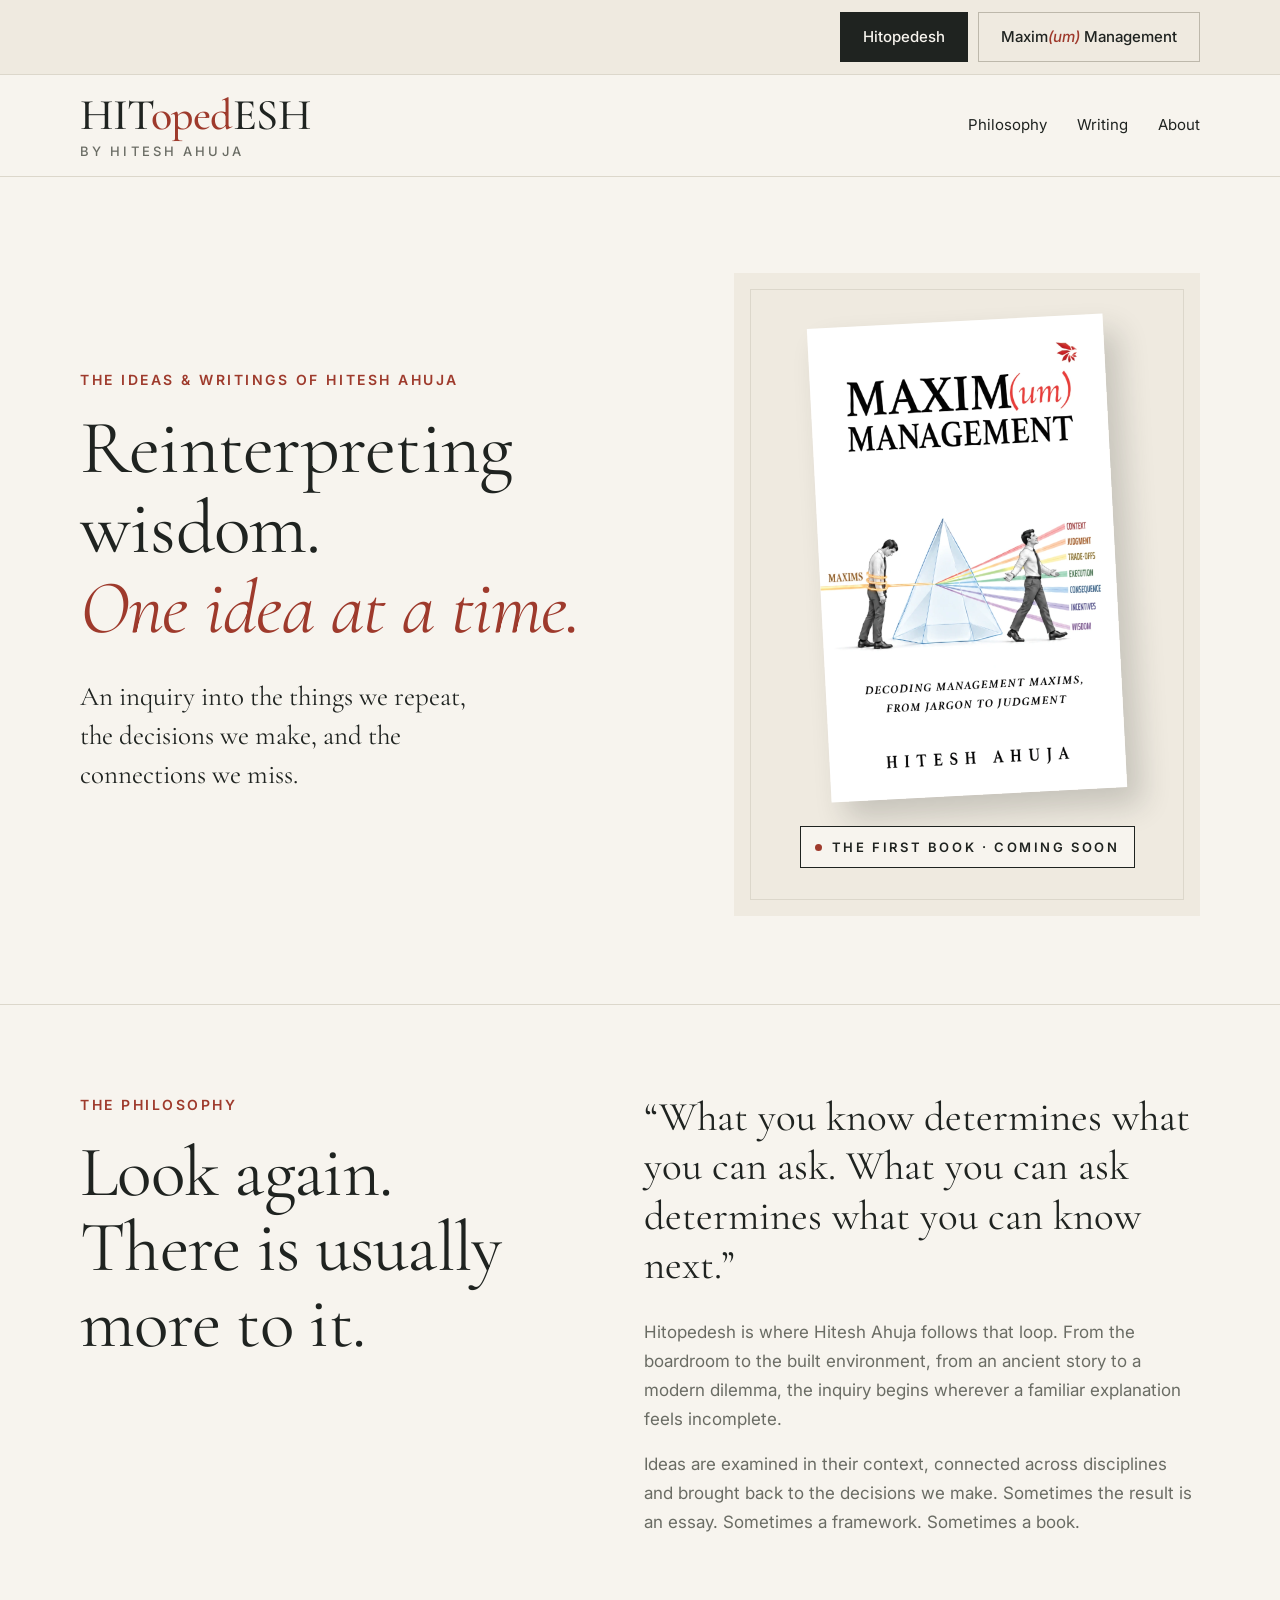
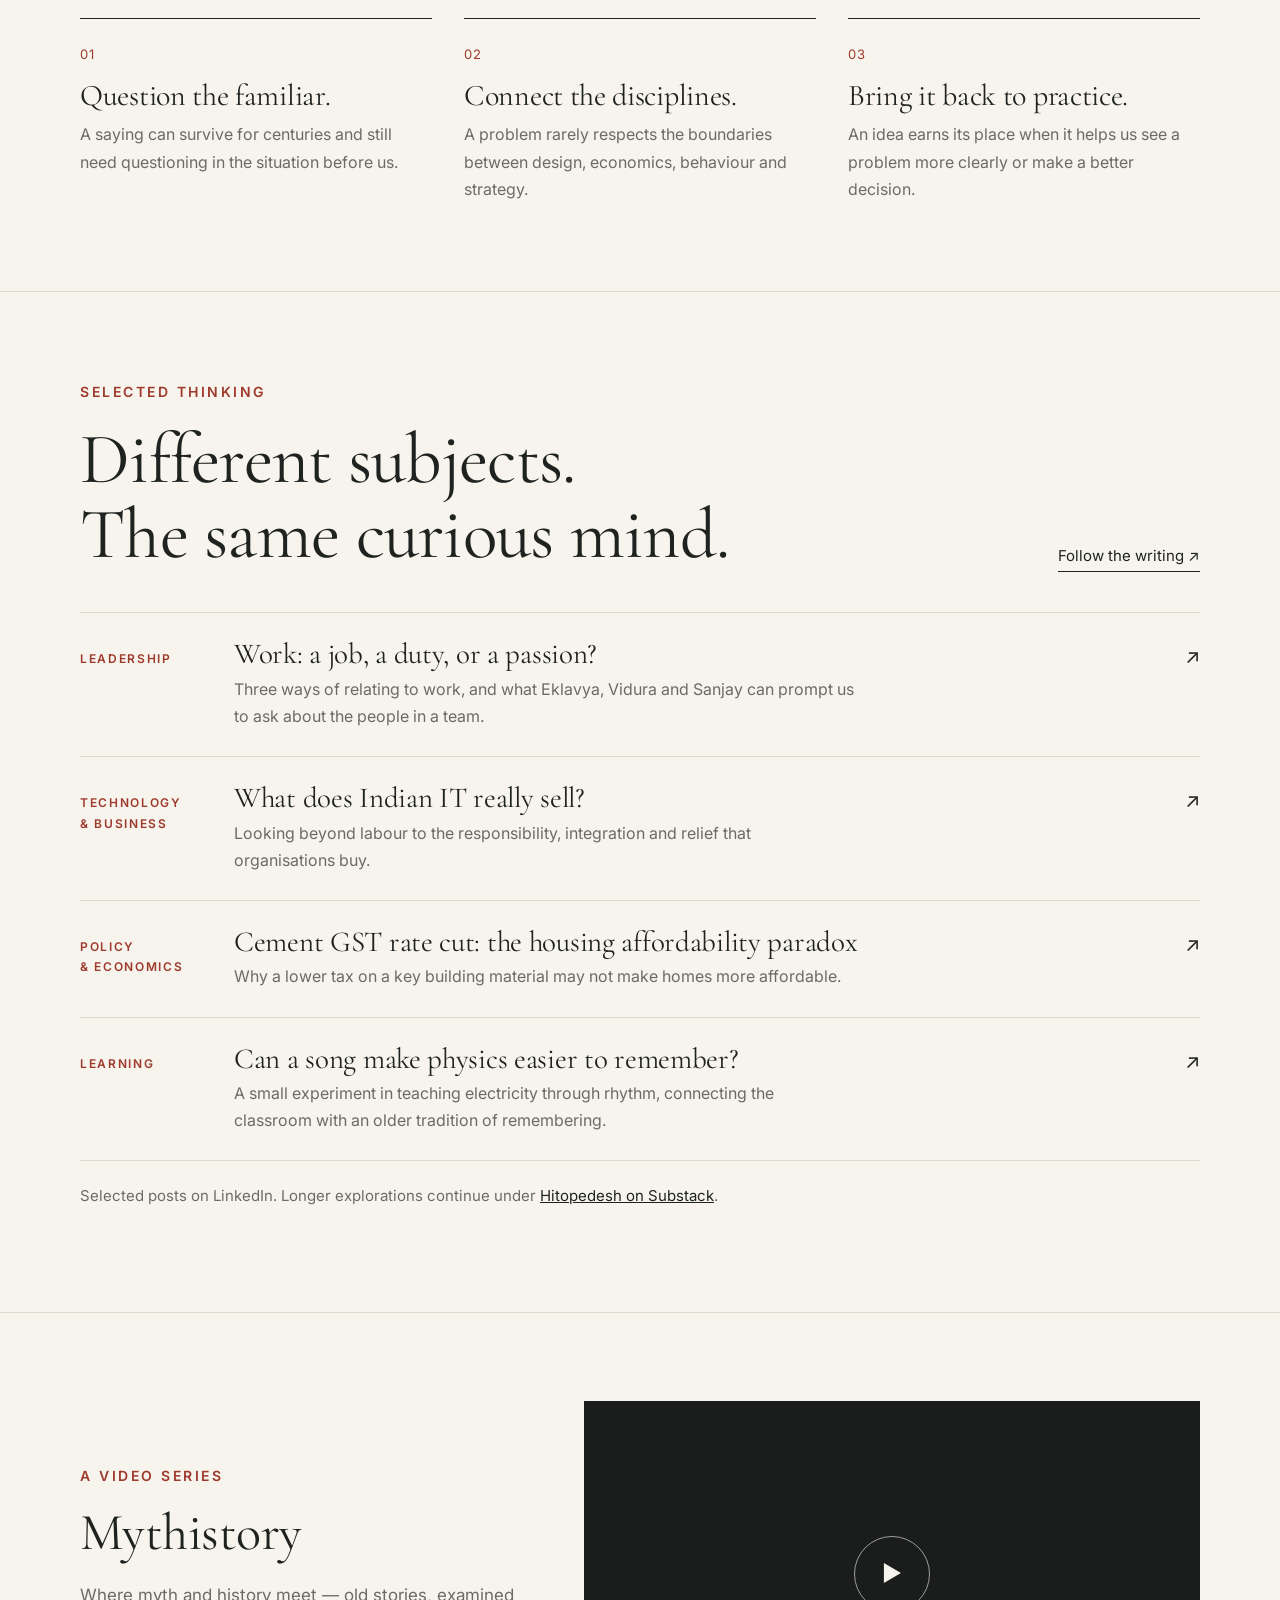
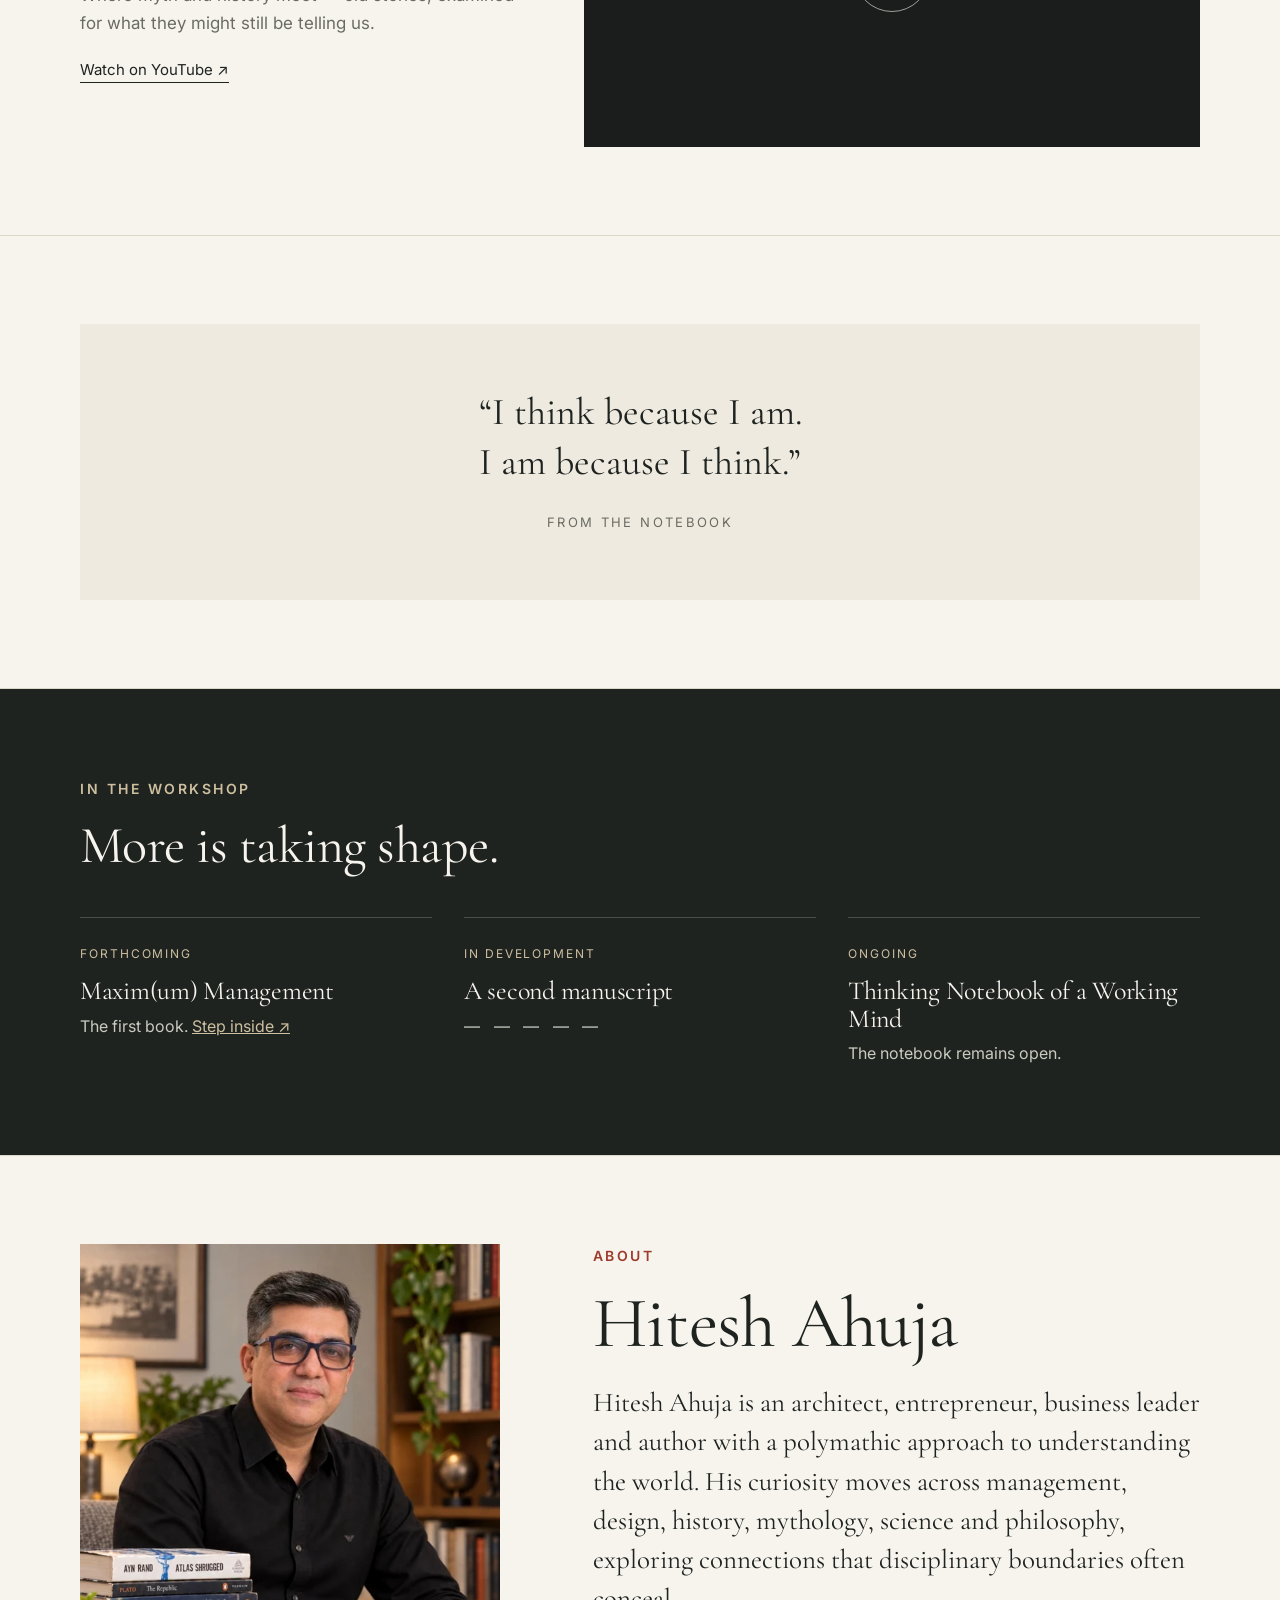
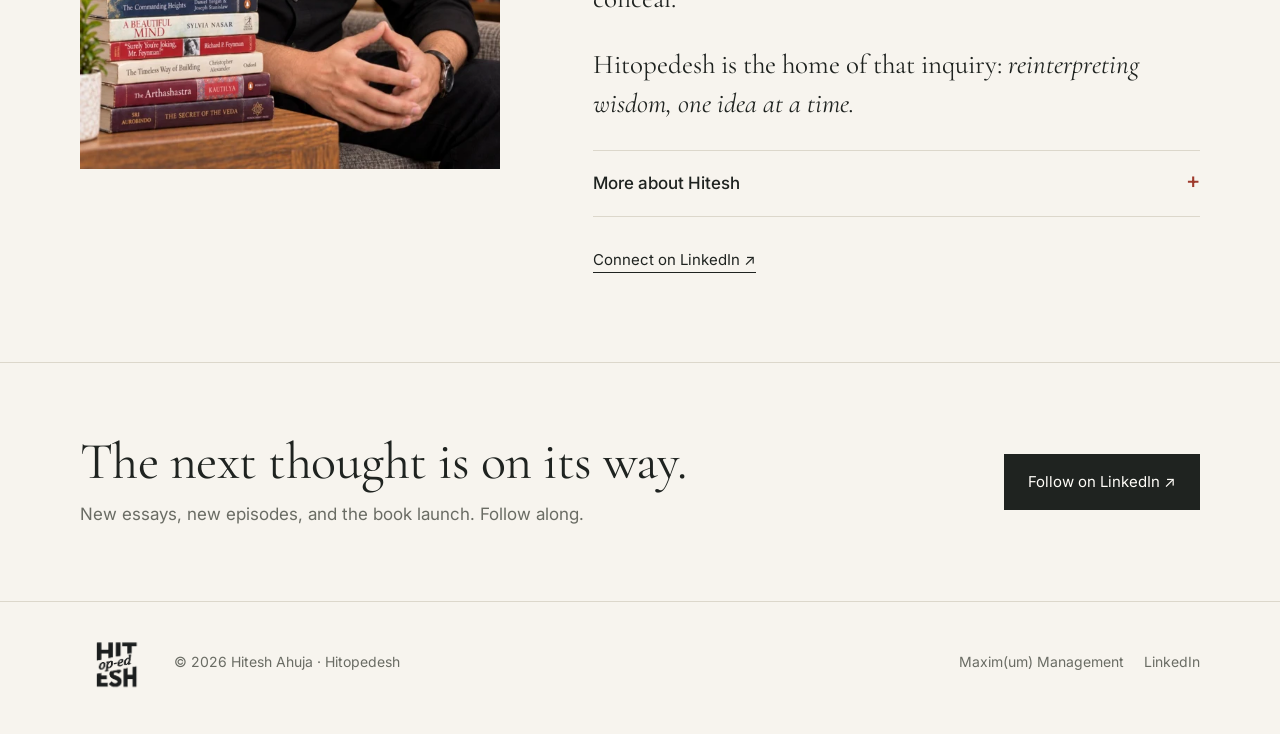
==== index.html @ 7c59d7ee "Replace Substack note with cement GST article Co-Authored-By: Claude Opus 5.5 <noreply@anthropic.com" ====
<!doctype html>
<html lang="en">
<head>
<meta charset="utf-8">
<meta name="viewport" content="width=device-width,initial-scale=1">
<title>Hitopedesh — The ideas & writings of Hitesh Ahuja</title>
<meta name="description" content="Hitopedesh: reinterpreting wisdom, one idea at a time. Essays, Mythistory and the forthcoming book Maxim(um) Management by Hitesh Ahuja.">
<meta property="og:title" content="Hitopedesh">
<meta property="og:description" content="Reinterpreting wisdom, one idea at a time. The ideas & writings of Hitesh Ahuja.">
<meta property="og:image" content="https://hitopedesh.com/assets/cover.webp">
<meta property="og:url" content="https://hitopedesh.com/">
<link rel="icon" href="assets/favicon.png">
<link rel="stylesheet" href="assets/style.css">
</head>
<body>
<a class="skip" href="#main">Skip to content</a>
<div class="tabs"><div class="wrap">
  <a href="./" aria-current="page">Hitopedesh</a>
  <a href="maximum-management/">Maxim<i>(um)</i> Management</a>
</div></div>
<header class="site-head"><div class="wrap">
  <a class="brand" href="./" aria-label="Hitopedesh home"><b>HIT<em>oped</em>ESH</b><small>By Hitesh Ahuja</small></a>
  <nav aria-label="Sections">
    <a href="#philosophy">Philosophy</a>
    <a href="#writing">Writing</a>
    <a href="#about">About</a>
  </nav>
</div></header>

<main id="main">
<section class="hero"><div class="wrap hero-grid">
  <div>
    <span class="eyebrow">The ideas &amp; writings of Hitesh Ahuja</span>
    <h1>Reinterpreting wisdom.<br><em>One idea at a time.</em></h1>
    <p class="lede">An inquiry into the things we repeat, the decisions we make, and the connections we miss.</p>
  </div>
  <a href="maximum-management/" class="cover-wrap" aria-label="Maxim(um) Management — coming soon" style="text-decoration:none">
    <img src="assets/cover.webp" alt="Cover of Maxim(um) Management by Hitesh Ahuja" width="899" height="1438">
    <span class="soon" style="position:relative;margin-top:32px;background:var(--paper)">The first book · Coming soon</span>
  </a>
</div></section>

<section id="philosophy"><div class="wrap">
  <div class="philosophy">
    <div><span class="eyebrow">The philosophy</span><h2 class="big">Look again.<br>There is usually<br>more to it.</h2></div>
    <div>
      <blockquote>“What you know determines what you can ask. What you can ask determines what you can know next.”</blockquote>
      <p class="muted">Hitopedesh is where Hitesh Ahuja follows that loop. From the boardroom to the built environment, from an ancient story to a modern dilemma, the inquiry begins wherever a familiar explanation feels incomplete.</p>
      <p class="muted">Ideas are examined in their context, connected across disciplines and brought back to the decisions we make. Sometimes the result is an essay. Sometimes a framework. Sometimes a book.</p>
    </div>
  </div>
  <div class="pillars">
    <div><small>01</small><h3>Question the familiar.</h3><p>A saying can survive for centuries and still need questioning in the situation before us.</p></div>
    <div><small>02</small><h3>Connect the disciplines.</h3><p>A problem rarely respects the boundaries between design, economics, behaviour and strategy.</p></div>
    <div><small>03</small><h3>Bring it back to practice.</h3><p>An idea earns its place when it helps us see a problem more clearly or make a better decision.</p></div>
  </div>
</div></section>

<section id="writing"><div class="wrap">
  <div class="head-row">
    <div><span class="eyebrow">Selected thinking</span><h2 class="big">Different subjects.<br>The same curious mind.</h2></div>
    <a class="link" href="https://www.linkedin.com/in/ar-hitesh-ahuja/" target="_blank" rel="noopener">Follow the writing ↗</a>
  </div>
  <div class="list">
    <a class="item" href="https://www.linkedin.com/posts/ar-hitesh-ahuja_hitopedesh-workarchetypes-passion-activity-7371946921868804096-fGUz" target="_blank" rel="noopener">
      <small>Leadership</small><div><h3>Work: a job, a duty, or a passion?</h3><p>Three ways of relating to work, and what Eklavya, Vidura and Sanjay can prompt us to ask about the people in a team.</p></div><span class="arr" aria-hidden="true">↗</span></a>
    <a class="item" href="https://www.linkedin.com/posts/ar-hitesh-ahuja_claude-technologydiffusion-behavioraleconomics-activity-7426293202225295360-zTD-" target="_blank" rel="noopener">
      <small>Technology<br>&amp; business</small><div><h3>What does Indian IT really sell?</h3><p>Looking beyond labour to the responsibility, integration and relief that organisations buy.</p></div><span class="arr" aria-hidden="true">↗</span></a>
    <a class="item" href="https://www.linkedin.com/pulse/cement-gst-rate-cut-housing-affordability-paradox-hitesh-ahuja-bj8bf" target="_blank" rel="noopener">
      <small>Policy<br>&amp; economics</small><div><h3>Cement GST rate cut: the housing affordability paradox</h3><p>Why a lower tax on a key building material may not make homes more affordable.</p></div><span class="arr" aria-hidden="true">↗</span></a>
    <a class="item" href="https://www.linkedin.com/posts/ar-hitesh-ahuja_classx-physics-music-activity-7413143948153622528-aUkX" target="_blank" rel="noopener">
      <small>Learning</small><div><h3>Can a song make physics easier to remember?</h3><p>A small experiment in teaching electricity through rhythm, connecting the classroom with an older tradition of remembering.</p></div><span class="arr" aria-hidden="true">↗</span></a>
  </div>
  <p class="note-line">Selected posts on LinkedIn. Longer explorations continue under <a href="https://substack.com/@hitopedesh" target="_blank" rel="noopener">Hitopedesh on Substack</a>.</p>
</div></section>

<section id="mythistory"><div class="wrap split">
  <div>
    <span class="eyebrow">A video series</span>
    <h2>Mythistory</h2>
    <p class="muted" style="margin-top:20px">Where myth and history meet — old stories, examined for what they might still be telling us.</p>
    <a class="link" href="https://youtu.be/YSS5xMhDNpY" target="_blank" rel="noopener">Watch on YouTube ↗</a>
  </div>
  <div class="video" data-youtube="YSS5xMhDNpY" data-title="Mythistory">
    <div class="poster"><div><b>Mythistory</b><small>The first episode</small></div></div>
  </div>
</div></section>

<section><div class="wrap">
  <div class="quote">
    <blockquote>“I think because I am.<br>I am because I think.”</blockquote>
    <cite>From the notebook</cite>
  </div>
</div></section>

<!-- IN THE WORKSHOP: deliberately veiled. Reveal more by editing the text. -->
<section class="dark"><div class="wrap">
  <span class="eyebrow">In the workshop</span>
  <h2>More is taking shape.</h2>
  <div class="wip">
    <div><small>Forthcoming</small><h3>Maxim(um) Management</h3><p>The first book. <a href="maximum-management/" style="color:#cdbf9f">Step inside ↗</a></p></div>
    <div><small>In development</small><h3>A second manuscript</h3><p class="veil">— — — — —</p></div>
    <div><small>Ongoing</small><h3>Thinking Notebook of a Working Mind</h3><p>The notebook remains open.</p></div>
  </div>
</div></section>

<section id="about"><div class="wrap about">
  <img src="assets/author.webp" alt="Hitesh Ahuja" width="600" height="750" loading="lazy">
  <div>
    <span class="eyebrow">About</span>
    <h2 class="big">Hitesh Ahuja</h2>
    <p class="intro">Hitesh Ahuja is an architect, entrepreneur, business leader and author with a polymathic approach to understanding the world. His curiosity moves across management, design, history, mythology, science and philosophy, exploring connections that disciplinary boundaries often conceal.</p>
    <p class="intro">Hitopedesh is the home of that inquiry: <em>reinterpreting wisdom, one idea at a time.</em></p>
    <details class="more">
      <summary>More about Hitesh</summary>
      <blockquote>“What you know determines what you can ask. What you can ask determines what you can know next.”</blockquote>
      <p>This continuing relationship between learning and questioning lies at the heart of Hitesh’s outlook. He sees knowledge as something to connect, examine and put to work. An ancient story can illuminate a modern dilemma; a scientific principle can offer a fresh perspective on business; practical experience can challenge an elegant theory.</p>
      <p>His philosophy gives curiosity its discipline: study deepens learning, learning develops wisdom, and wisdom informs action. In his words, “Ultimately, vigour is a function of rigour.”</p>
      <p>An Indian School of Business alumnus with over 25 years across entrepreneurship, design, strategy and operations, he brings a practitioner’s perspective to these explorations.</p>
      <p>His forthcoming book, <a href="maximum-management/"><em>Maxim(um) Management</em></a>, begins with a question characteristic of that approach: are management maxims universal rules or contextual wisdom?</p>
    </details>
    <a class="link" href="https://www.linkedin.com/in/ar-hitesh-ahuja/" target="_blank" rel="noopener">Connect on LinkedIn ↗</a>
  </div>
</div></section>

<div class="wrap cta">
  <div><h2>The next thought is on its way.</h2><p>New essays, new episodes, and the book launch. Follow along.</p></div>
  <a class="btn" href="https://www.linkedin.com/in/ar-hitesh-ahuja/" target="_blank" rel="noopener">Follow on LinkedIn ↗</a>
</div>
</main>

<footer><div class="wrap">
  <div class="sign"><img src="assets/logo.png" alt="Hitopedesh monogram" width="161" height="135" loading="lazy"><span>© <span data-year>2026</span> Hitesh Ahuja · Hitopedesh</span></div>
  <div><a href="maximum-management/">Maxim(um) Management</a><a href="https://www.linkedin.com/in/ar-hitesh-ahuja/" target="_blank" rel="noopener">LinkedIn</a></div>
</div></footer>
<script src="assets/site.js"></script>
</body>
</html>
---- assets/style.css ----
/* Hitopedesh — shared styles */
@import url('https://fonts.googleapis.com/css2?family=Cormorant+Garamond:ital,wght@0,400;0,500;1,400;1,500&family=Inter:wght@400;500;600&display=swap');

:root{
  --paper:#f7f4ee; --paper-2:#efeae0; --ink:#1f2320; --muted:#6a6c64;
  --line:#dcd7cb; --accent:#9e3a2c; --white:#fffdf8;
  --serif:'Cormorant Garamond',Georgia,serif; --sans:'Inter',system-ui,sans-serif;
}
*{box-sizing:border-box}
html{scroll-behavior:smooth}
body{margin:0;background:var(--paper);color:var(--ink);font:17px/1.7 var(--sans);-webkit-font-smoothing:antialiased}
img{max-width:100%;height:auto;display:block}
a{color:inherit}
a:focus-visible,button:focus-visible{outline:2px solid var(--accent);outline-offset:4px}
h1,h2,h3{font-family:var(--serif);font-weight:400;line-height:1.05;margin:0;letter-spacing:-.01em}
h1{font-size:clamp(44px,6vw,76px)}
h2{font-size:clamp(34px,4.5vw,52px)}
h3{font-size:26px}
p{margin:0 0 1em}
em{font-style:italic}
.wrap{width:min(1120px,calc(100% - 48px));margin:auto}
.eyebrow{display:block;font-size:14px;font-weight:600;letter-spacing:.18em;text-transform:uppercase;color:var(--accent);margin-bottom:18px}
.muted{color:var(--muted)}
.skip{position:absolute;left:-999px}.skip:focus{left:16px;top:16px;background:var(--ink);color:var(--paper);padding:8px 12px;z-index:9}

/* Header */
.site-head{border-bottom:1px solid var(--line)}
.site-head .wrap{display:flex;align-items:center;justify-content:space-between;gap:24px;padding:18px 0}
.brand{display:flex;flex-direction:column;text-decoration:none;line-height:1}
.brand b{font-family:var(--serif);font-weight:500;font-size:44px;letter-spacing:-.01em;color:var(--ink)}
.brand b em{font-style:normal;color:var(--accent)}
.brand small{font-size:13px;font-weight:500;letter-spacing:.24em;text-transform:uppercase;color:var(--muted);margin-top:8px}
nav{display:flex;gap:30px;font-size:15px}
nav a{text-decoration:none;padding:6px 0;border-bottom:1px solid transparent}
nav a:hover,nav a[aria-current=page]{border-color:var(--accent)}

/* Sections */
section{padding:88px 0;border-bottom:1px solid var(--line)}
.hero{padding:96px 0 88px}
.hero-grid{display:grid;grid-template-columns:1.25fr 1fr;gap:72px;align-items:center}
.hero h1 em{color:var(--accent)}
.lede{font-family:var(--serif);font-size:27px;line-height:1.45;max-width:30ch;margin-top:28px}
.head-row{display:flex;justify-content:space-between;align-items:end;gap:24px;margin-bottom:40px}
.link{font-size:15px;text-decoration:none;border-bottom:1px solid var(--ink);padding-bottom:3px;white-space:nowrap}
.link:hover{color:var(--accent);border-color:var(--accent)}
.btn{display:inline-flex;gap:12px;align-items:center;background:var(--ink);color:var(--white);text-decoration:none;font-size:15px;padding:15px 24px}
.btn:hover{background:var(--accent)}

/* Coming soon badge */
.soon{display:inline-flex;align-items:center;gap:10px;font-size:13px;font-weight:600;letter-spacing:.2em;text-transform:uppercase;border:1px solid var(--ink);padding:9px 14px}
.soon::before{content:'';width:7px;height:7px;border-radius:50%;background:var(--accent);animation:pulse 2.4s ease-in-out infinite}
@keyframes pulse{50%{opacity:.25}}
@media (prefers-reduced-motion:reduce){.soon::before{animation:none}html{scroll-behavior:auto}}

/* Writing list */
.list{border-top:1px solid var(--line)}
.item{display:grid;grid-template-columns:130px 1fr 32px;gap:24px;align-items:baseline;padding:26px 0;border-bottom:1px solid var(--line);text-decoration:none}
.item small{font-size:12px;letter-spacing:.14em;text-transform:uppercase;color:var(--accent);font-weight:600}
.item h3{font-size:29px;margin-bottom:6px;transition:color .15s}
.item p{color:var(--muted);font-size:16px;margin:0;max-width:62ch}
.item .arr{font-size:20px;text-align:right}
.item:hover h3{color:var(--accent)}

/* Video */
.video{position:relative;aspect-ratio:16/9;background:var(--ink);overflow:hidden}
.video iframe{position:absolute;inset:0;width:100%;height:100%;border:0}
.video button{all:unset;cursor:pointer;position:absolute;inset:0;display:grid;place-items:center;background:radial-gradient(circle at 50% 50%,#2c312c,#141714)}
.video button span{width:76px;height:76px;border:1px solid #f7f4ee99;border-radius:50%;display:grid;place-items:center;color:var(--paper);font-size:22px;transition:.2s}
.video button:hover span{background:var(--accent);border-color:var(--accent)}
.video .poster{position:absolute;inset:0;display:grid;place-items:center;text-align:center;color:var(--paper);padding:24px;background:radial-gradient(circle at 50% 40%,#2c312c,#141714)}
.video .poster b{display:block;font-family:var(--serif);font-weight:400;font-size:clamp(28px,4vw,44px);font-style:italic;margin-bottom:8px}
.video .poster small{font-size:13px;letter-spacing:.2em;text-transform:uppercase;color:#cdbf9f}
.split{display:grid;grid-template-columns:1fr 1.4fr;gap:64px;align-items:center}

/* Quote */
.quote{background:var(--paper-2);text-align:center;padding:64px 32px}
.quote blockquote{font-family:var(--serif);font-size:clamp(26px,3.4vw,38px);line-height:1.3;max-width:24em;margin:0 auto 20px}
.quote cite{font-style:normal;font-size:13px;letter-spacing:.18em;text-transform:uppercase;color:var(--muted)}

/* Workshop (WIP, intentionally veiled) */
.dark{background:var(--ink);color:var(--paper)}
.dark .eyebrow{color:#cdbf9f}
.wip{display:grid;grid-template-columns:repeat(3,1fr);gap:32px;margin-top:44px}
.wip div{border-top:1px solid #4a4e46;padding-top:20px}
.wip small{font-size:12px;letter-spacing:.16em;text-transform:uppercase;color:#cdbf9f}
.wip h3{margin:10px 0 8px}
.wip p{color:#c9cbc0;font-size:16px;margin:0}
.veil{letter-spacing:.3em;color:#7d8075}

/* Book hero */
.cover-wrap{background:var(--paper-2);padding:48px;display:grid;place-items:center;position:relative}
.cover-wrap::before{content:'';position:absolute;inset:16px;border:1px solid var(--line)}
.cover-wrap img{width:min(300px,80%);position:relative;box-shadow:14px 18px 30px #2a2e2833;transform:rotate(-3deg)}
.title{font-size:clamp(46px,6.5vw,84px);line-height:.98}
.title i{color:var(--accent);font-size:.7em}
.facts{display:grid;grid-template-columns:repeat(4,1fr);gap:24px;padding:24px 0;border-bottom:1px solid var(--line)}
.facts small{display:block;font-size:12px;letter-spacing:.14em;text-transform:uppercase;color:var(--muted)}
.facts span{font-size:17px}
.maxims{font-family:var(--serif);font-size:clamp(26px,3.2vw,38px);line-height:1.35}
.maxims span{display:block}

/* Gallery / press */
.gallery{display:grid;grid-template-columns:repeat(3,1fr);gap:24px}
.gallery figure{margin:0}
.gallery .frame{background:var(--paper-2);aspect-ratio:4/5;overflow:hidden;display:grid;place-items:center}
.gallery .frame img{width:100%;height:100%;object-fit:cover}
.gallery .frame.contain img{object-fit:contain;padding:28px}
.gallery .frame.empty{border:1px dashed var(--line);color:var(--muted);font-family:var(--serif);font-style:italic;font-size:22px;text-align:center;padding:24px}
.gallery figcaption{font-size:15px;color:var(--muted);margin-top:12px}
.gallery figcaption b{display:block;color:var(--ink);font-weight:500}

/* About */
.about{display:grid;grid-template-columns:.75fr 1.25fr;gap:64px;align-items:center}
.about img{max-width:320px}
.about p{color:var(--muted)}

/* Footer */
.cta{display:flex;justify-content:space-between;align-items:center;gap:32px;padding:72px 0;border:0}
.cta p{color:var(--muted);margin:10px 0 0;max-width:52ch}
footer{border-top:1px solid var(--line);padding:28px 0 40px;font-size:14px;color:var(--muted)}
footer .wrap{display:flex;justify-content:space-between;align-items:center;gap:16px;flex-wrap:wrap}
.sign{display:flex;align-items:center;gap:18px}
.sign img{height:64px;width:auto}
footer a{text-decoration:none;margin-left:20px}footer a:hover{color:var(--accent)}

@media (max-width:860px){
  .hero-grid,.split,.about{grid-template-columns:1fr;gap:40px}
  .wip,.gallery{grid-template-columns:1fr 1fr}
  .facts{grid-template-columns:1fr 1fr}
  nav{gap:18px}
}
@media (max-width:600px){
  .wrap{width:calc(100% - 32px)}
  section{padding:60px 0}.hero{padding:56px 0}
  .site-head .wrap{flex-direction:column;align-items:flex-start;gap:12px}
  .brand b{font-size:36px}.brand small{font-size:11px}
  nav{width:100%;justify-content:flex-start;gap:28px;font-size:14px}
  .soon{font-size:12px;letter-spacing:.14em;white-space:nowrap}
  .eyebrow{font-size:12px}.lede{font-size:23px}.item h3{font-size:25px}
  .item{grid-template-columns:1fr 24px;gap:8px}.item small{grid-column:1/-1}
  .wip,.gallery{grid-template-columns:1fr}
  .head-row,.cta{flex-direction:column;align-items:flex-start}
  .cover-wrap{padding:32px}
  footer a{margin:0 16px 0 0}
}

/* Top tabs */
.tabs{background:var(--paper-2);border-bottom:1px solid var(--line)}
.tabs .wrap{display:flex;justify-content:flex-end;gap:10px;padding:12px 0}
.tabs a{text-decoration:none;font-size:15px;font-weight:500;padding:11px 22px;border:1px solid #bdb8ab;color:var(--ink)}
.tabs a i{color:var(--accent)}
.tabs a:hover{border-color:var(--ink)}
.tabs a[aria-current=page]{background:var(--ink);color:var(--paper);border-color:var(--ink)}
.tabs a[aria-current=page] i{color:#e0a596}

/* Philosophy */
h2.big{font-size:clamp(44px,5.6vw,72px)}
.philosophy{display:grid;grid-template-columns:1fr 1.15fr;gap:80px}
.philosophy blockquote{font-family:var(--serif);font-size:clamp(28px,3.2vw,42px);line-height:1.2;margin:0 0 28px}
.pillars{display:grid;grid-template-columns:repeat(3,1fr);gap:32px;margin-top:64px}
.pillars div{border-top:1px solid var(--ink);padding-top:20px}
.pillars small{color:var(--accent);font-size:13px;letter-spacing:.1em}
.pillars h3{font-size:30px;margin:12px 0 10px}
.pillars p{color:var(--muted);font-size:16px;margin:0}

/* About, expanded */
.about{grid-template-columns:.85fr 1.15fr;align-items:start}
.about img{max-width:420px;width:100%}
.about .intro{font-family:var(--serif);font-size:clamp(22px,2.2vw,27px);line-height:1.45;color:var(--ink);margin-top:22px}
.more{margin:8px 0 28px;border-top:1px solid var(--line);border-bottom:1px solid var(--line)}
.more summary{cursor:pointer;list-style:none;padding:18px 0;font-size:17px;font-weight:500;display:flex;justify-content:space-between}
.more summary::-webkit-details-marker{display:none}
.more summary::after{content:'+';font-size:22px;line-height:1;color:var(--accent)}
.more[open] summary::after{content:'−'}
.more blockquote{font-family:var(--serif);font-size:26px;line-height:1.3;margin:4px 0 20px;padding-left:20px;border-left:2px solid var(--accent)}
.more p{color:var(--muted);font-size:16px}
.more a{color:var(--accent)}

@media (max-width:860px){.philosophy{grid-template-columns:1fr;gap:32px}.pillars{grid-template-columns:1fr;gap:28px;margin-top:40px}}
@media (max-width:600px){
  .tabs .wrap{justify-content:stretch;gap:8px}
  .tabs a{flex:1;text-align:center;padding:10px 8px;font-size:13px}
  .about img{max-width:100%}
}
.note-line{font-size:15px;color:var(--muted);margin-top:22px}
.note-line a{color:var(--ink)}
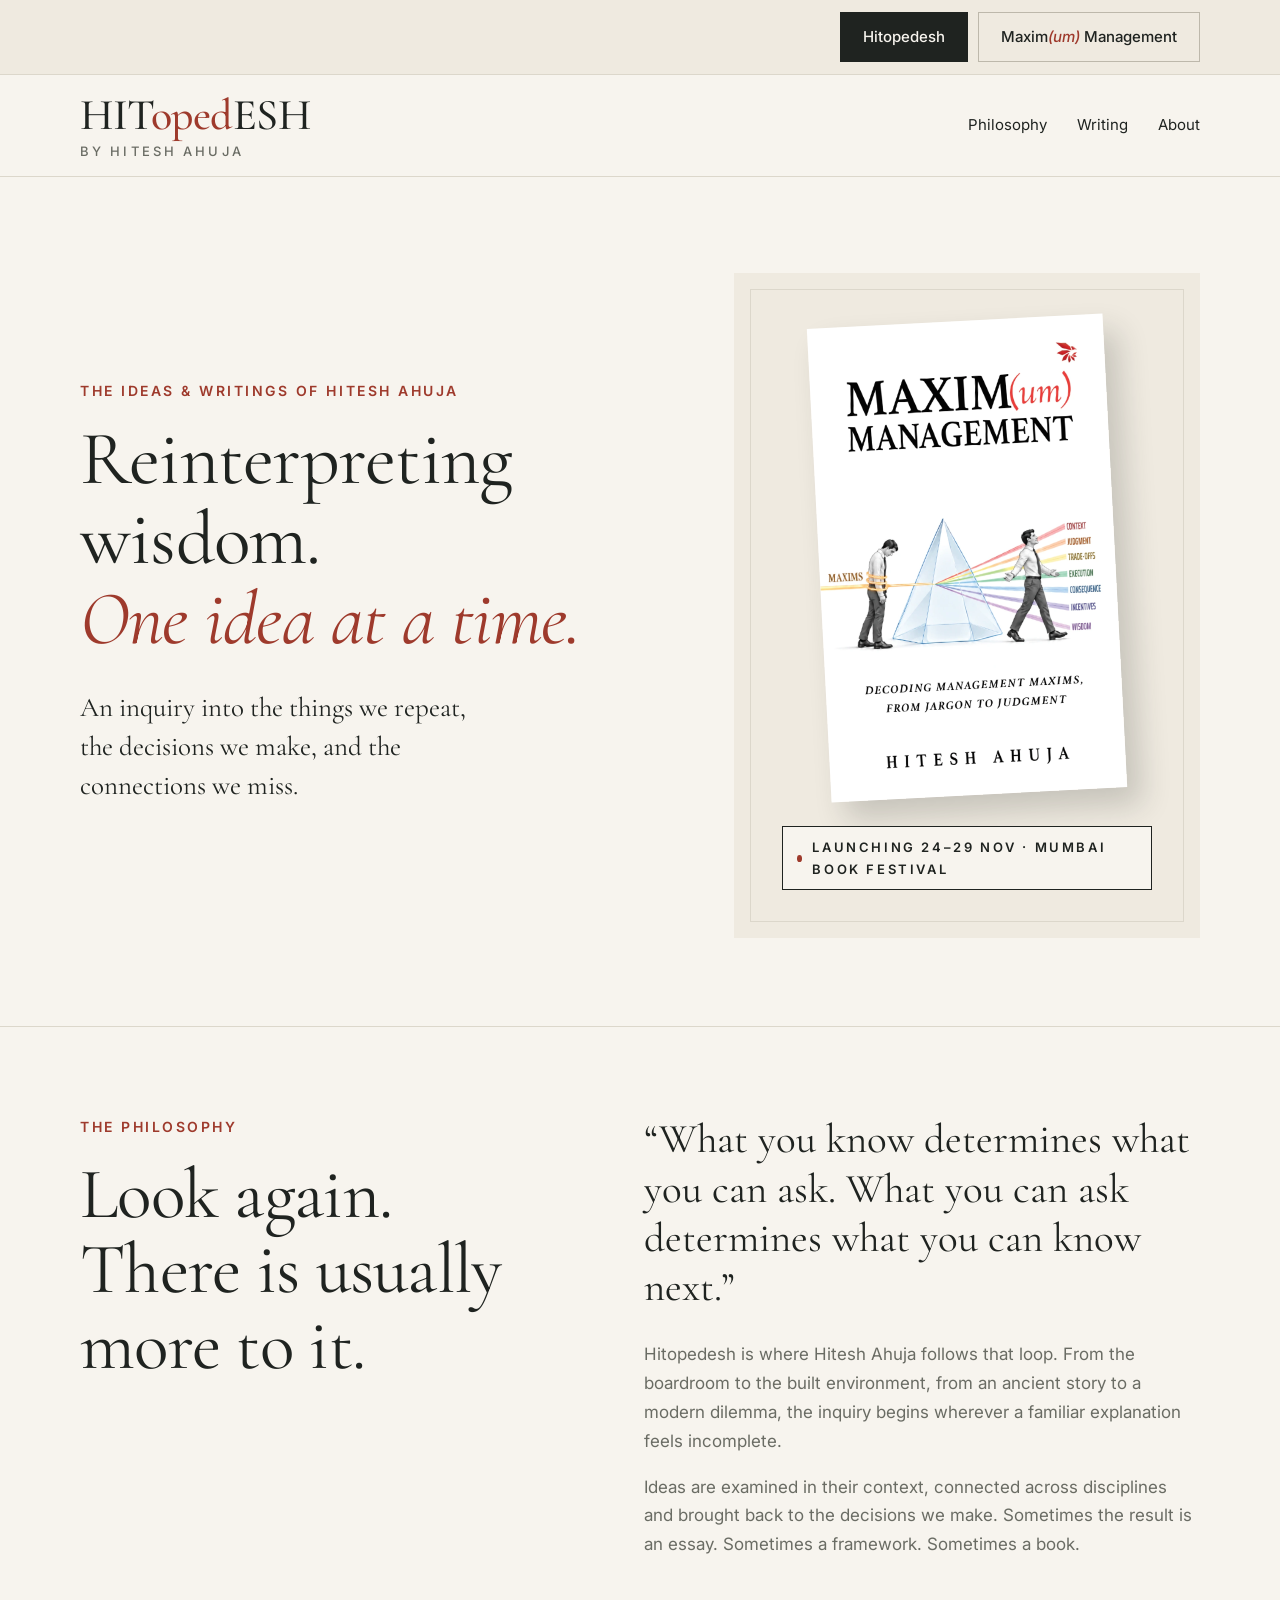
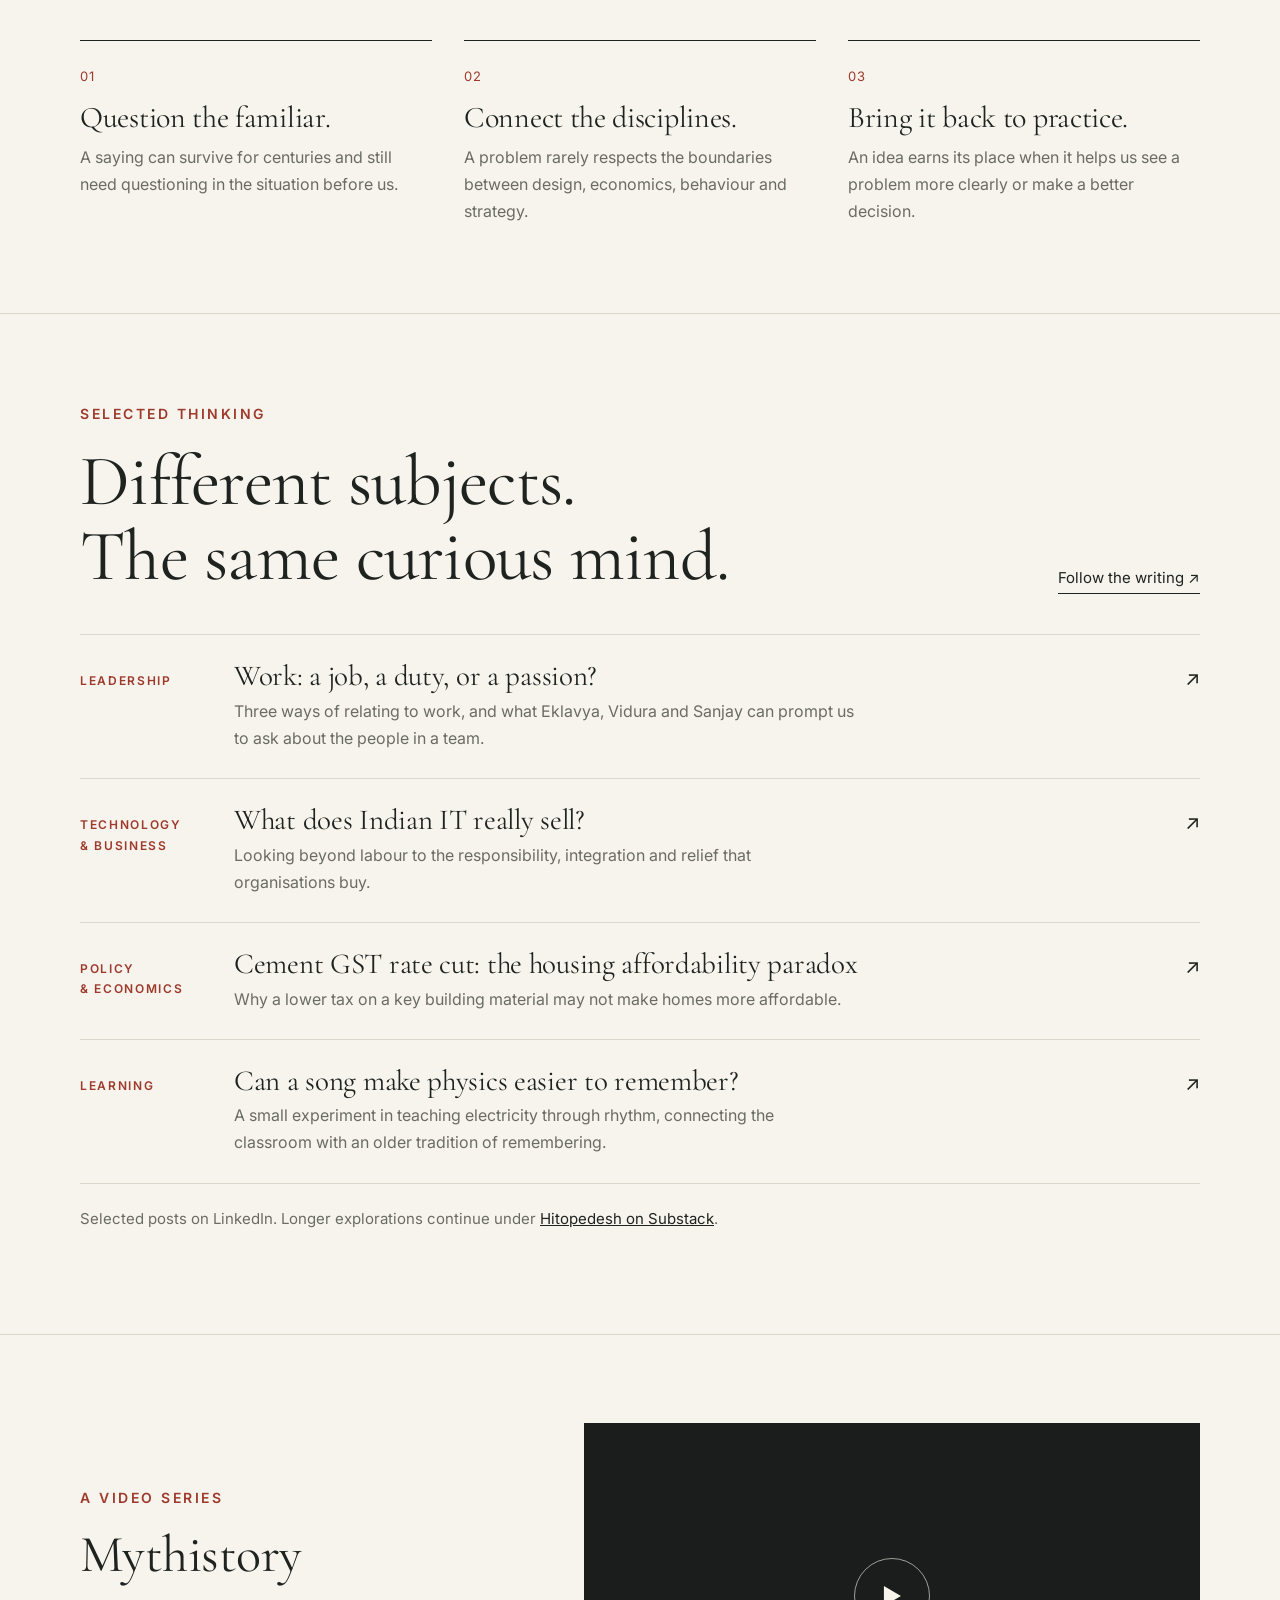
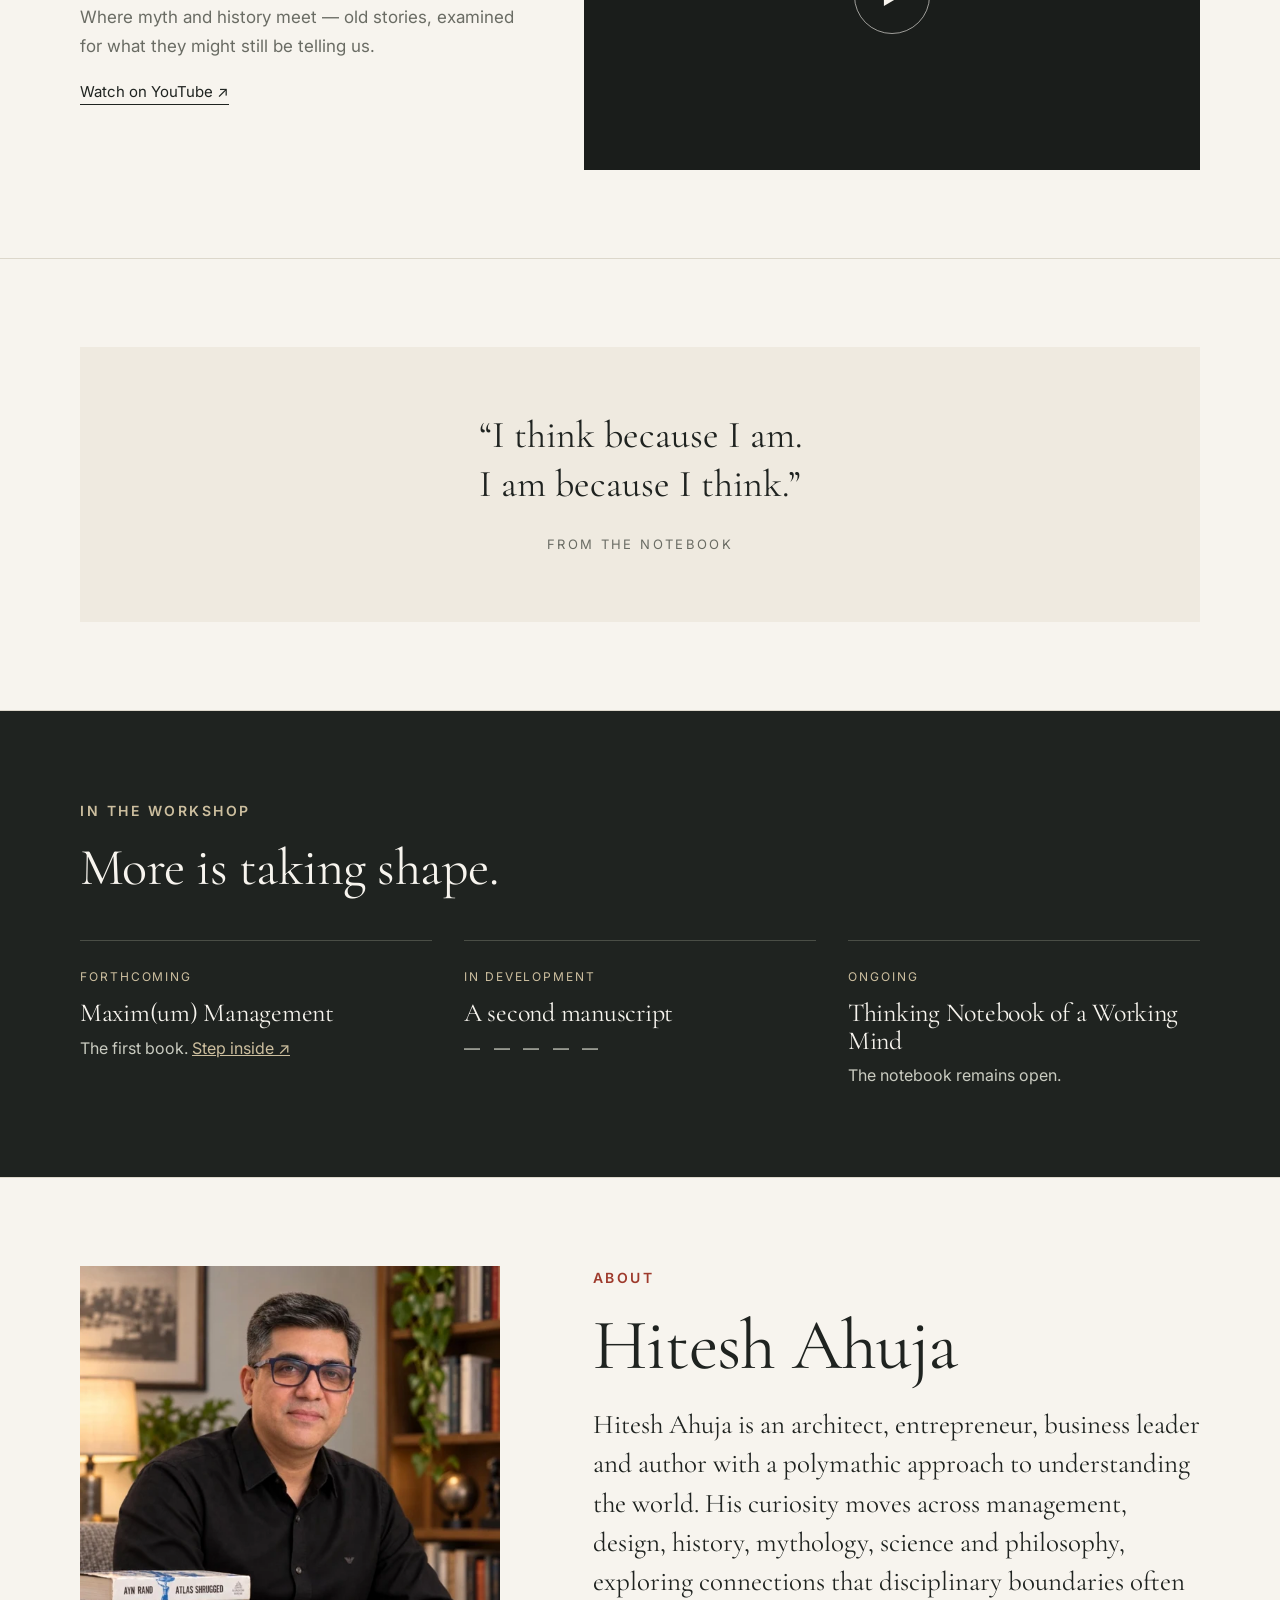
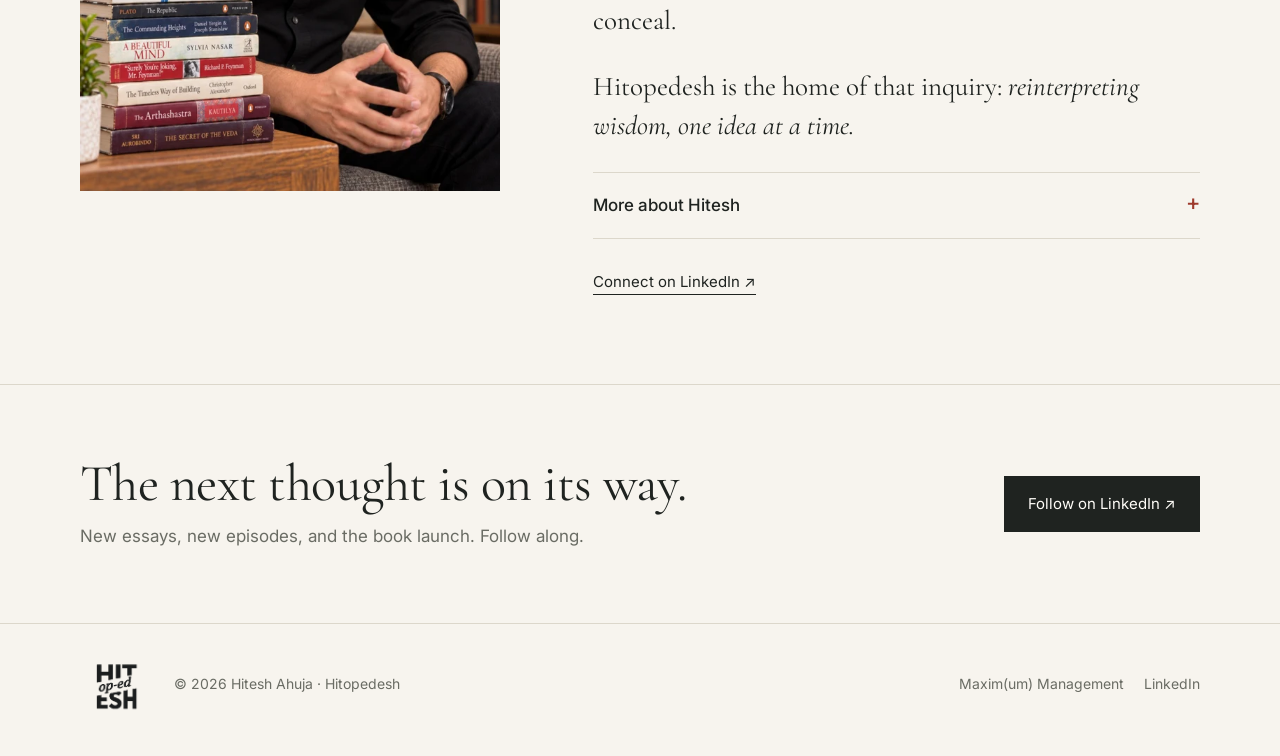
==== commit 84fcc7c4: "Book launch: hosted invitation page, launch section, Event data, share card Co-Authored-By: Claude O" ====
--- a/index.html
+++ b/index.html
@@ -3,14 +3,59 @@
 <head>
 <meta charset="utf-8">
 <meta name="viewport" content="width=device-width,initial-scale=1">
-<title>Hitopedesh — The ideas & writings of Hitesh Ahuja</title>
-<meta name="description" content="Hitopedesh: reinterpreting wisdom, one idea at a time. Essays, Mythistory and the forthcoming book Maxim(um) Management by Hitesh Ahuja.">
-<meta property="og:title" content="Hitopedesh">
-<meta property="og:description" content="Reinterpreting wisdom, one idea at a time. The ideas & writings of Hitesh Ahuja.">
-<meta property="og:image" content="https://hitopedesh.com/assets/cover.webp">
+<title>Hitopedesh: the ideas &amp; writings of Hitesh Ahuja</title>
+<meta name="description" content="Hitopedesh: reinterpreting wisdom, one idea at a time. Essays, the Mythistory video series and Maxim(um) Management, the forthcoming book by Hitesh Ahuja.">
+<link rel="canonical" href="https://hitopedesh.com/">
+<meta property="og:type" content="website">
+<meta property="og:site_name" content="Hitopedesh">
+<meta property="og:title" content="Hitopedesh: the ideas &amp; writings of Hitesh Ahuja">
+<meta property="og:description" content="Hitopedesh: reinterpreting wisdom, one idea at a time. Essays, the Mythistory video series and Maxim(um) Management, the forthcoming book by Hitesh Ahuja.">
 <meta property="og:url" content="https://hitopedesh.com/">
+<meta property="og:image" content="https://hitopedesh.com/assets/og-hitopedesh.jpg">
+<meta property="og:image:width" content="1200">
+<meta property="og:image:height" content="630">
+<meta property="og:image:alt" content="Hitopedesh: the ideas and writings of Hitesh Ahuja">
+<meta name="twitter:card" content="summary_large_image">
+<meta name="twitter:title" content="Hitopedesh: the ideas &amp; writings of Hitesh Ahuja">
+<meta name="twitter:description" content="Hitopedesh: reinterpreting wisdom, one idea at a time. Essays, the Mythistory video series and Maxim(um) Management, the forthcoming book by Hitesh Ahuja.">
+<meta name="twitter:image" content="https://hitopedesh.com/assets/og-hitopedesh.jpg">
+<meta name="author" content="Hitesh Ahuja">
+<script type="application/ld+json">
+{
+ "@context": "https://schema.org",
+ "@graph": [
+  {
+   "@type": "WebSite",
+   "@id": "https://hitopedesh.com/#website",
+   "name": "Hitopedesh",
+   "alternateName": "HITopedESH",
+   "url": "https://hitopedesh.com/",
+   "publisher": {
+    "@id": "https://hitopedesh.com/#hitesh-ahuja"
+   }
+  },
+  {
+   "@type": "Person",
+   "@id": "https://hitopedesh.com/#hitesh-ahuja",
+   "name": "Hitesh Ahuja",
+   "url": "https://hitopedesh.com/",
+   "image": "https://hitopedesh.com/assets/hitesh-ahuja-author.webp",
+   "jobTitle": "Author, architect and business leader",
+   "description": "Architect, entrepreneur, business leader and author of Maxim(um) Management.",
+   "alumniOf": {
+    "@type": "CollegeOrUniversity",
+    "name": "Indian School of Business"
+   },
+   "sameAs": [
+    "https://www.linkedin.com/in/ar-hitesh-ahuja/",
+    "https://substack.com/@hitopedesh"
+   ]
+  }
+ ]
+}
+</script>
 <link rel="icon" href="assets/favicon.png">
-<link rel="stylesheet" href="assets/style.css">
+<link rel="stylesheet" href="assets/style.css?v=202611150030">
 </head>
 <body>
 <a class="skip" href="#main">Skip to content</a>
@@ -35,8 +80,8 @@
     <p class="lede">An inquiry into the things we repeat, the decisions we make, and the connections we miss.</p>
   </div>
   <a href="maximum-management/" class="cover-wrap" aria-label="Maxim(um) Management — coming soon" style="text-decoration:none">
-    <img src="assets/cover.webp" alt="Cover of Maxim(um) Management by Hitesh Ahuja" width="899" height="1438">
-    <span class="soon" style="position:relative;margin-top:32px;background:var(--paper)">The first book · Coming soon</span>
+    <img src="assets/maximum-management-book-cover-hitesh-ahuja.webp" alt="Maxim(um) Management by Hitesh Ahuja: book cover" width="899" height="1438">
+    <span class="soon" style="position:relative;margin-top:32px;background:var(--paper)">Launching 24–29 Nov · Mumbai Book Festival</span>
   </a>
 </div></section>
 
@@ -105,7 +150,7 @@
 </div></section>
 
 <section id="about"><div class="wrap about">
-  <img src="assets/author.webp" alt="Hitesh Ahuja" width="600" height="750" loading="lazy">
+  <img src="assets/hitesh-ahuja-author.webp" alt="Hitesh Ahuja, author of Maxim(um) Management" width="600" height="750" loading="lazy">
   <div>
     <span class="eyebrow">About</span>
     <h2 class="big">Hitesh Ahuja</h2>
@@ -133,6 +178,6 @@
   <div class="sign"><img src="assets/logo.png" alt="Hitopedesh monogram" width="161" height="135" loading="lazy"><span>© <span data-year>2026</span> Hitesh Ahuja · Hitopedesh</span></div>
   <div><a href="maximum-management/">Maxim(um) Management</a><a href="https://www.linkedin.com/in/ar-hitesh-ahuja/" target="_blank" rel="noopener">LinkedIn</a></div>
 </div></footer>
-<script src="assets/site.js"></script>
+<script src="assets/site.js?v=202611150030"></script>
 </body>
 </html>
--- a/assets/style.css
+++ b/assets/style.css
@@ -184,3 +184,44 @@
 }
 .note-line{font-size:15px;color:var(--muted);margin-top:22px}
 .note-line a{color:var(--ink)}
+
+/* Press feature */
+.press-feature{display:grid;grid-template-columns:1.7fr 1fr;align-items:center;background:var(--ink);color:var(--paper);text-decoration:none;margin-bottom:40px;transition:background .2s}
+.press-feature:hover{background:#2c312c}
+.press-feature img{width:100%;height:auto}
+.press-feature>div{padding:28px 32px;display:flex;flex-direction:column;justify-content:center;gap:14px}
+.press-src{font-weight:600;font-size:13px;letter-spacing:.18em;text-transform:uppercase;color:#cdbf9f;border-bottom:1px solid #4a4e46;padding-bottom:14px}
+.press-head{font-family:var(--serif);font-size:clamp(24px,2.2vw,29px);line-height:1.15}
+.press-dek{font-family:var(--serif);font-style:italic;font-size:17px;line-height:1.4;color:#c9cbc0}
+.press-go{font-size:15px;align-self:flex-start;border-bottom:1px solid #cdbf9f;padding-bottom:3px}
+@media (max-width:860px){.press-feature{grid-template-columns:1fr}.press-feature>div{padding:28px 24px}}
+
+/* Teaser */
+.teaser{display:grid;grid-template-columns:1fr 440px;gap:72px;align-items:center}
+.lookup{list-style:none;padding:0;margin:28px 0 24px;font-family:var(--serif);font-size:clamp(22px,2.2vw,28px);line-height:1.5}
+.lookup li span{color:var(--muted);font-style:italic;margin-right:8px}
+.lookup b{font-weight:500;letter-spacing:.02em;white-space:nowrap}.lookup i{color:var(--accent)}
+.tagline{font-family:var(--serif);font-style:italic;font-size:26px;color:var(--accent);margin:4px 0 26px}
+.teaser-video video{width:100%;height:auto;display:block;background:var(--ink);box-shadow:0 24px 48px #2a2e2826}
+@media (max-width:860px){.teaser{grid-template-columns:1fr;gap:36px}.teaser-video{max-width:460px}}
+.press-feature.alt{grid-template-columns:1.25fr 1fr}
+.press-feature.alt>div{padding:40px 44px}
+.press-feature.alt .press-head{font-size:clamp(26px,2.6vw,36px)}
+@media (max-width:860px){.press-feature.alt{grid-template-columns:1fr}.press-feature.alt img{order:-1}}
+
+/* Book launch */
+.launch{background:repeating-linear-gradient(0deg,#ffffff04 0 1px,transparent 1px 4px),radial-gradient(ellipse 80% 75% at 30% 50%,#4d1827 0%,#2c0d16 80%);color:#f3e9d8;border:0}
+.launch .eyebrow{color:#cdaa6d}
+.launch-grid{display:grid;grid-template-columns:400px 1fr;gap:80px;align-items:center}
+.launch-card{display:block;transform:rotate(-2deg);transition:transform .25s;box-shadow:0 2px 4px #0006,0 20px 40px -10px #000c,0 40px 70px -30px #000}
+.launch-card:hover{transform:rotate(0) scale(1.01)}
+.launch-card img{display:block;width:100%}
+.launch-lede{font-family:var(--serif);font-style:italic;font-size:clamp(22px,2.2vw,27px);line-height:1.4;color:#eba0ab;margin:22px 0 28px}
+.launch-facts{margin:0 0 34px;border-top:1px solid #f3e9d833}
+.launch-facts div{display:grid;grid-template-columns:200px 1fr;gap:16px;padding:14px 0;border-bottom:1px solid #f3e9d833}
+.launch-facts dt{font-size:13px;font-weight:600;letter-spacing:.14em;text-transform:uppercase;color:#cdaa6d;padding-top:3px}
+.launch-facts dd{margin:0;font-size:17px;color:#f3e9d8}
+.launch-btn{background:#f3e9d8;color:#2c0d16}
+.launch-btn:hover{background:#fff;color:#2c0d16}
+@media (max-width:860px){.launch-grid{grid-template-columns:1fr;gap:44px}.launch-card{max-width:340px}}
+@media (max-width:600px){.launch-facts div{grid-template-columns:1fr;gap:4px}}
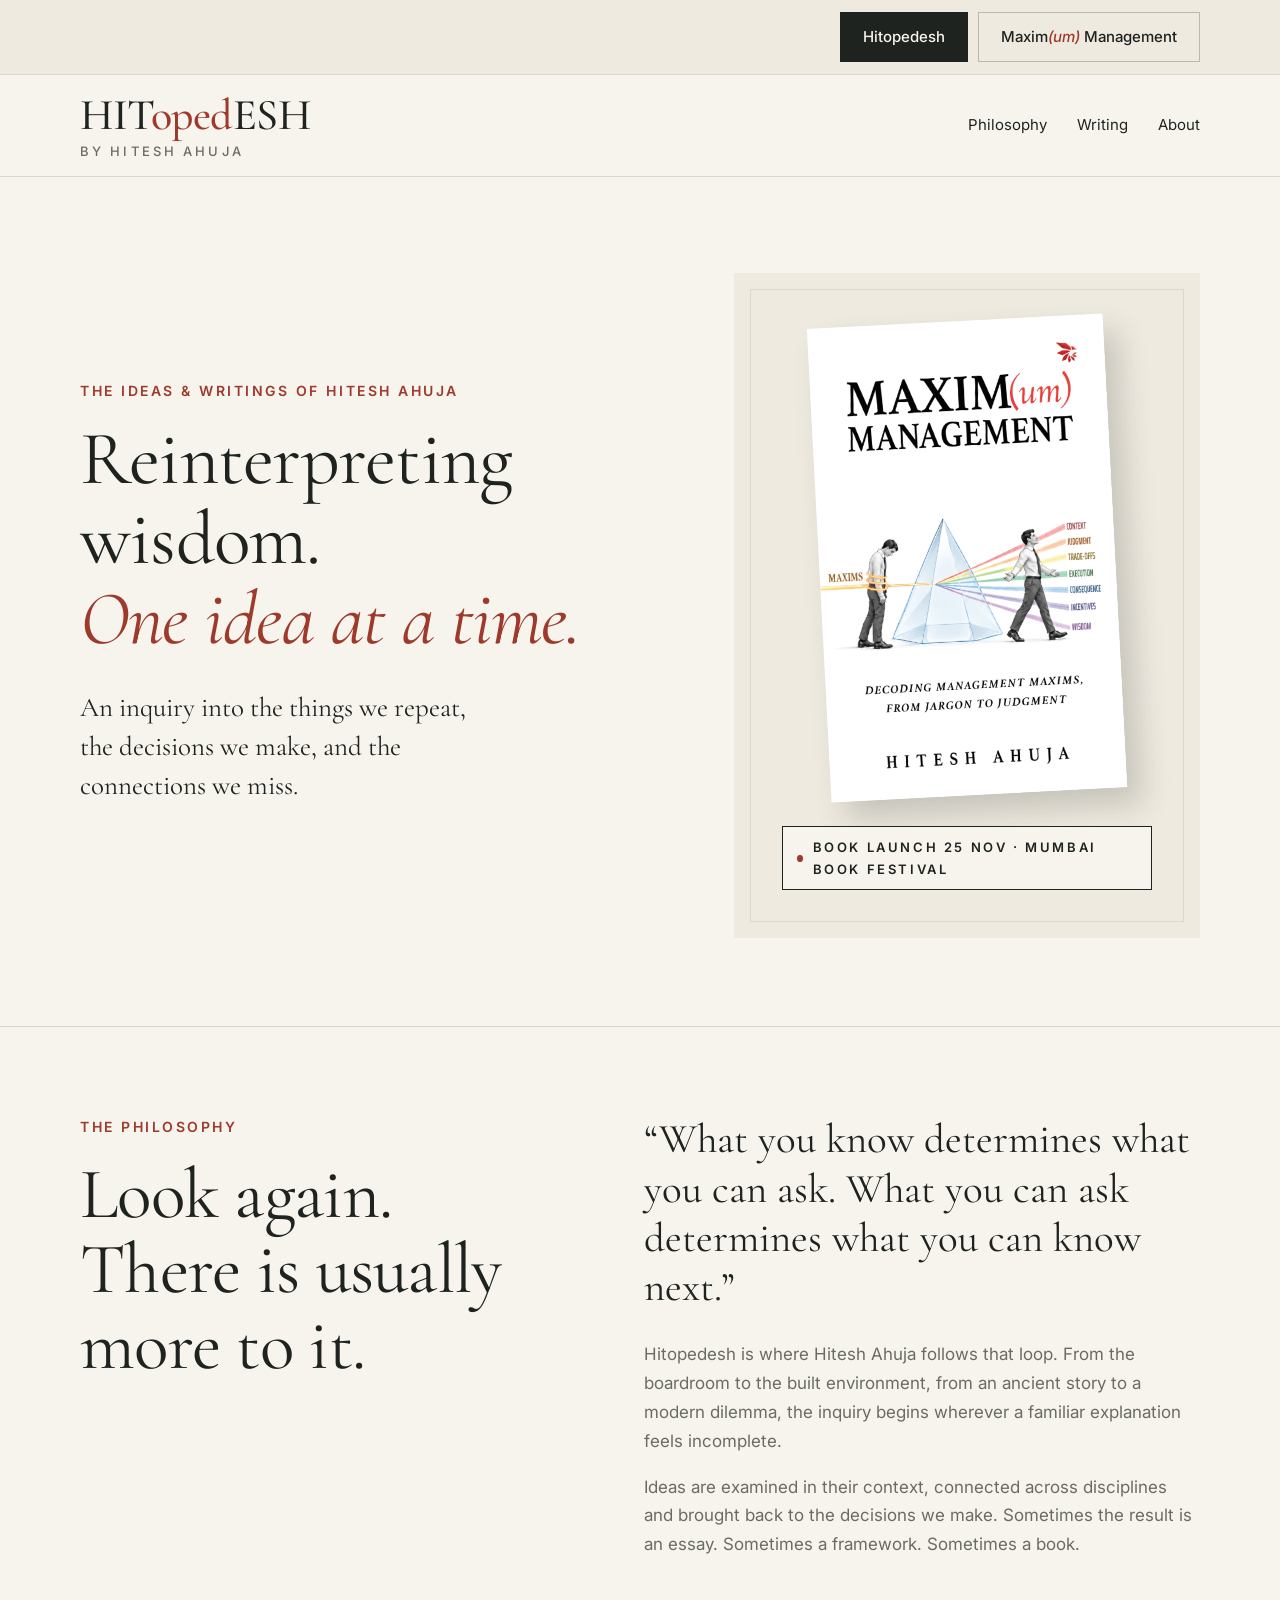
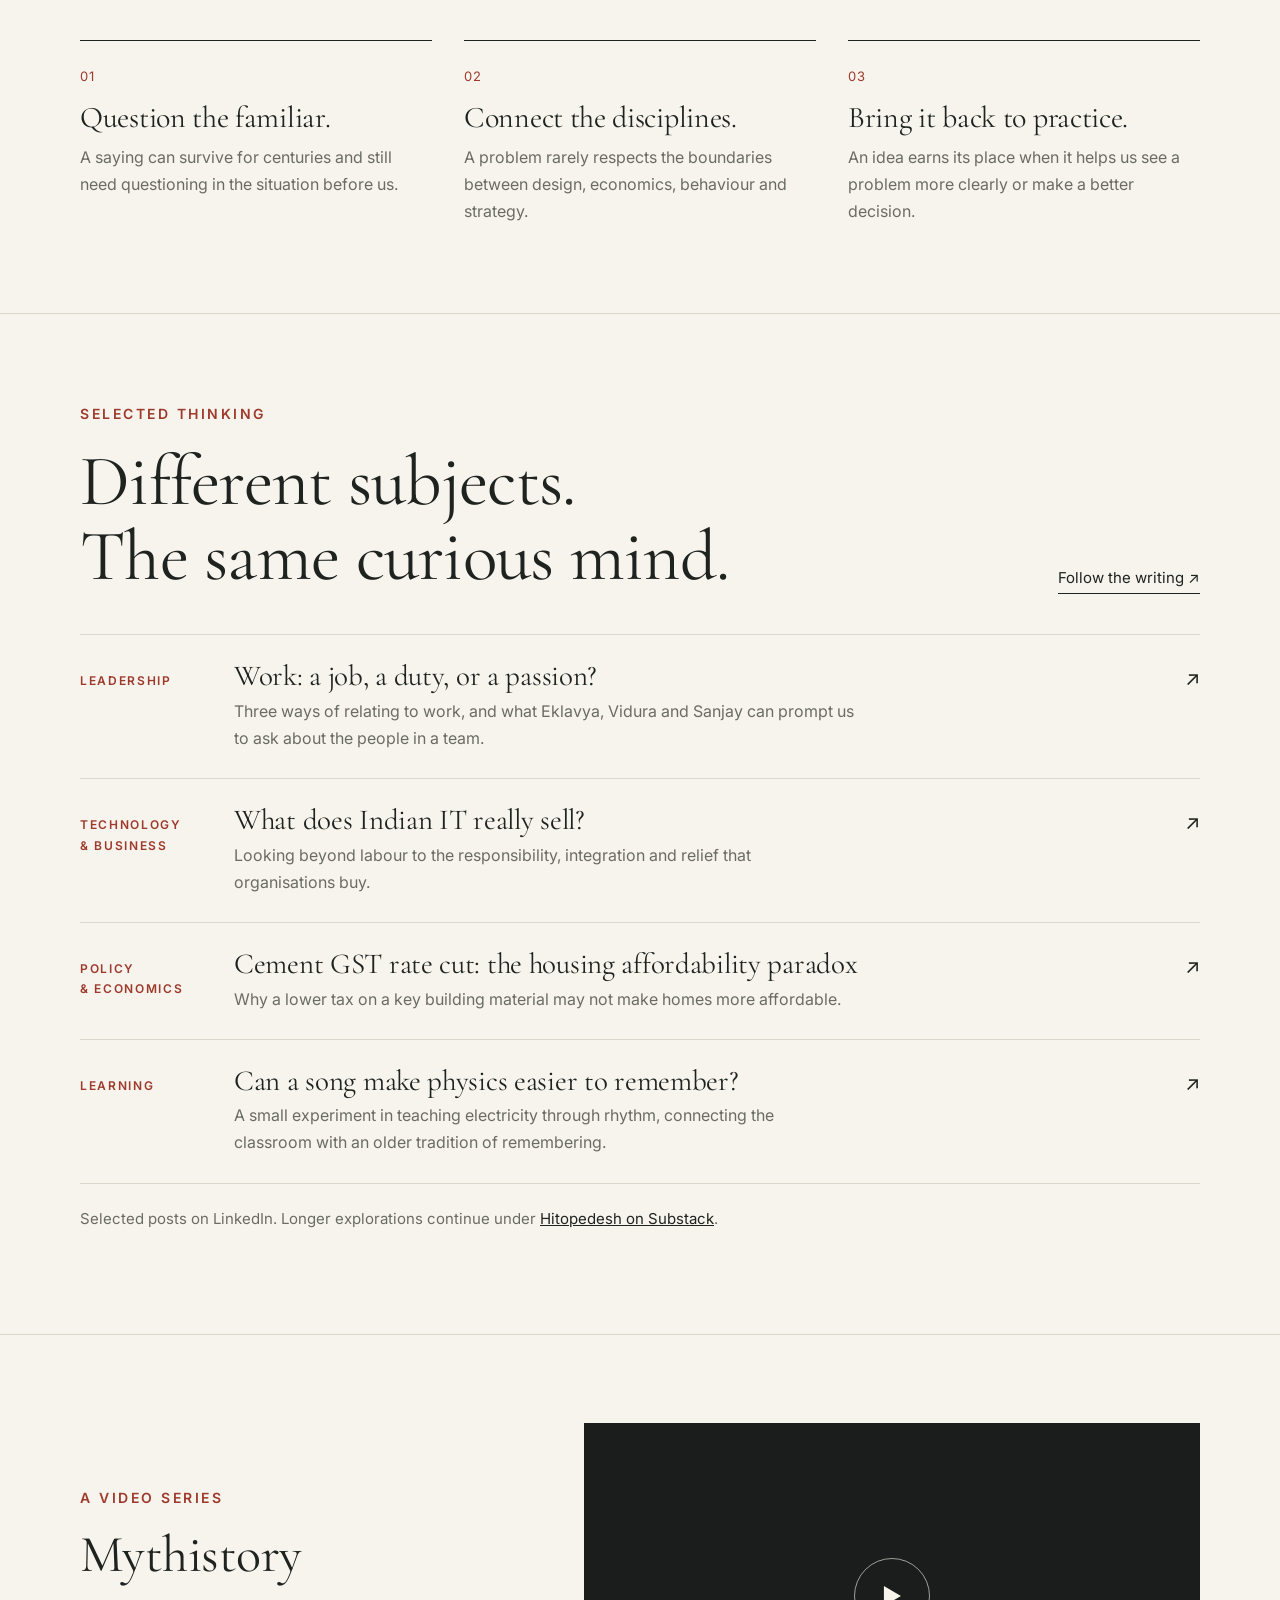
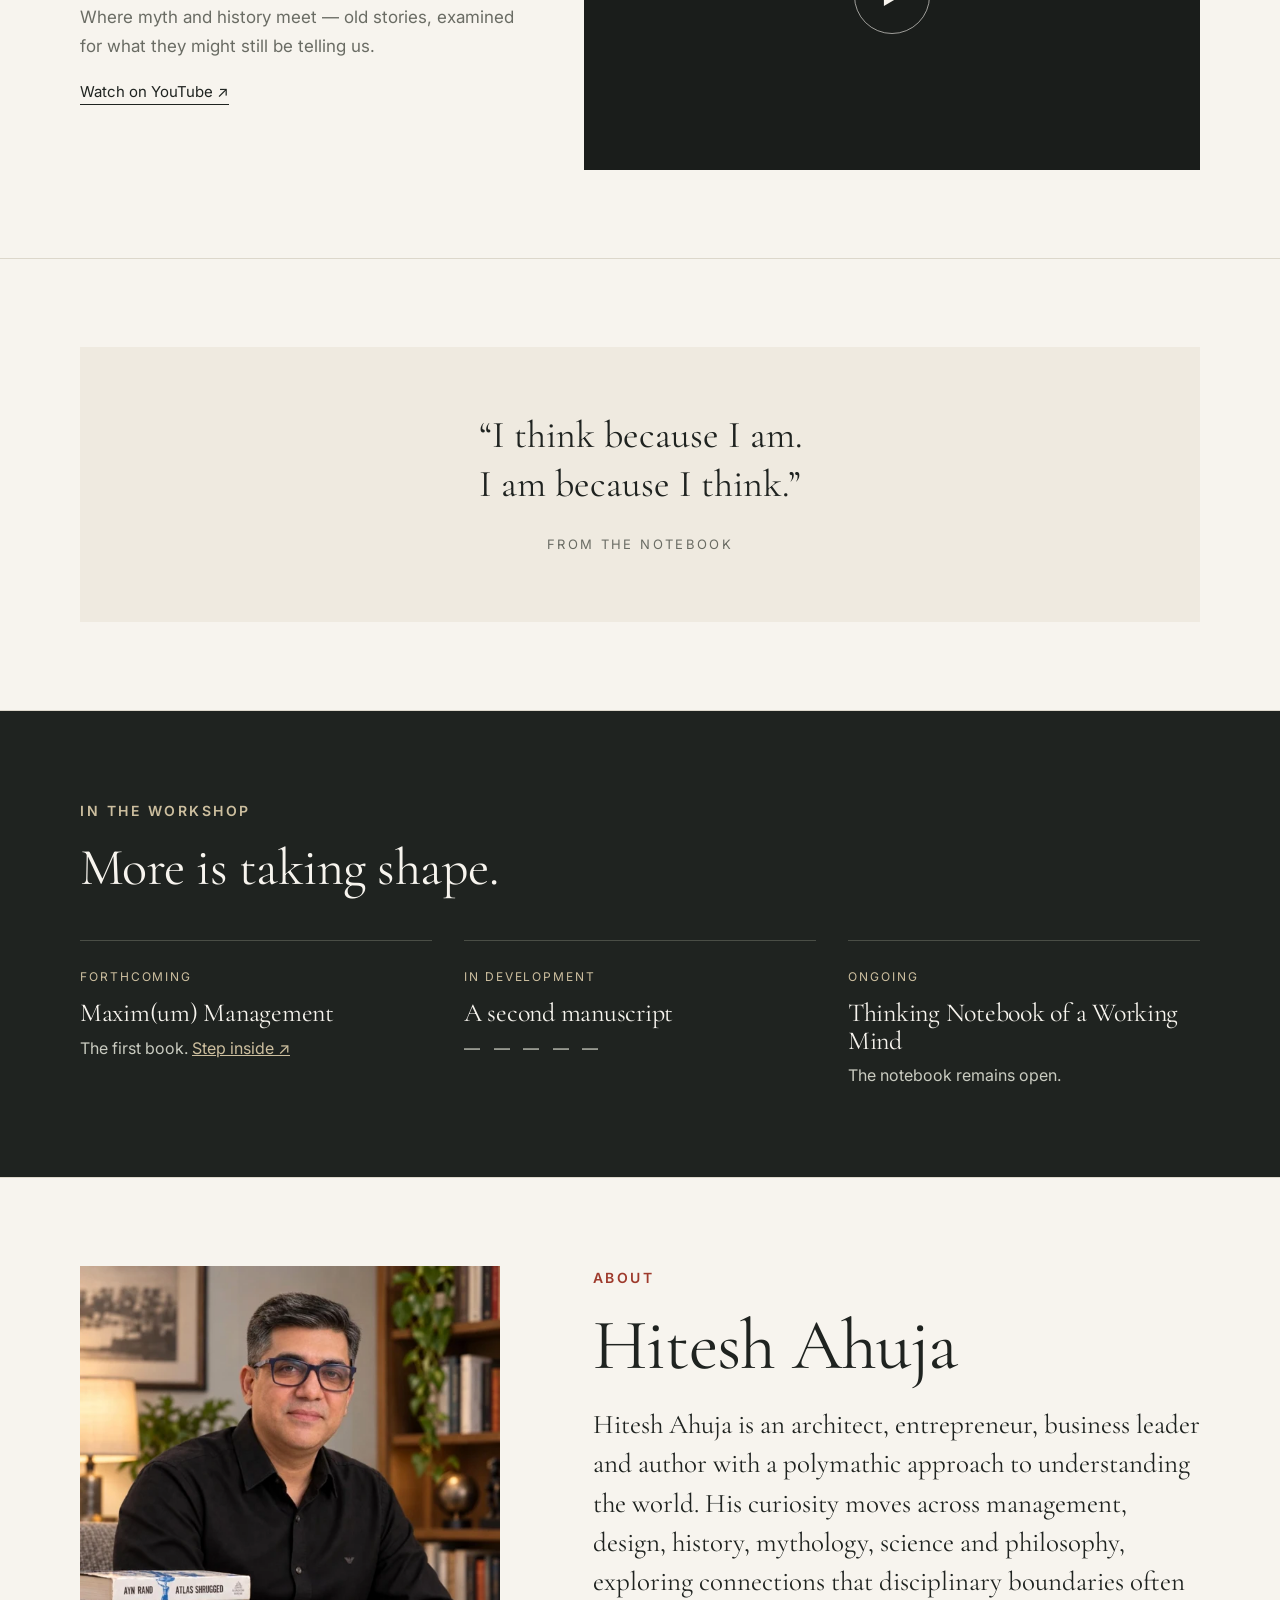
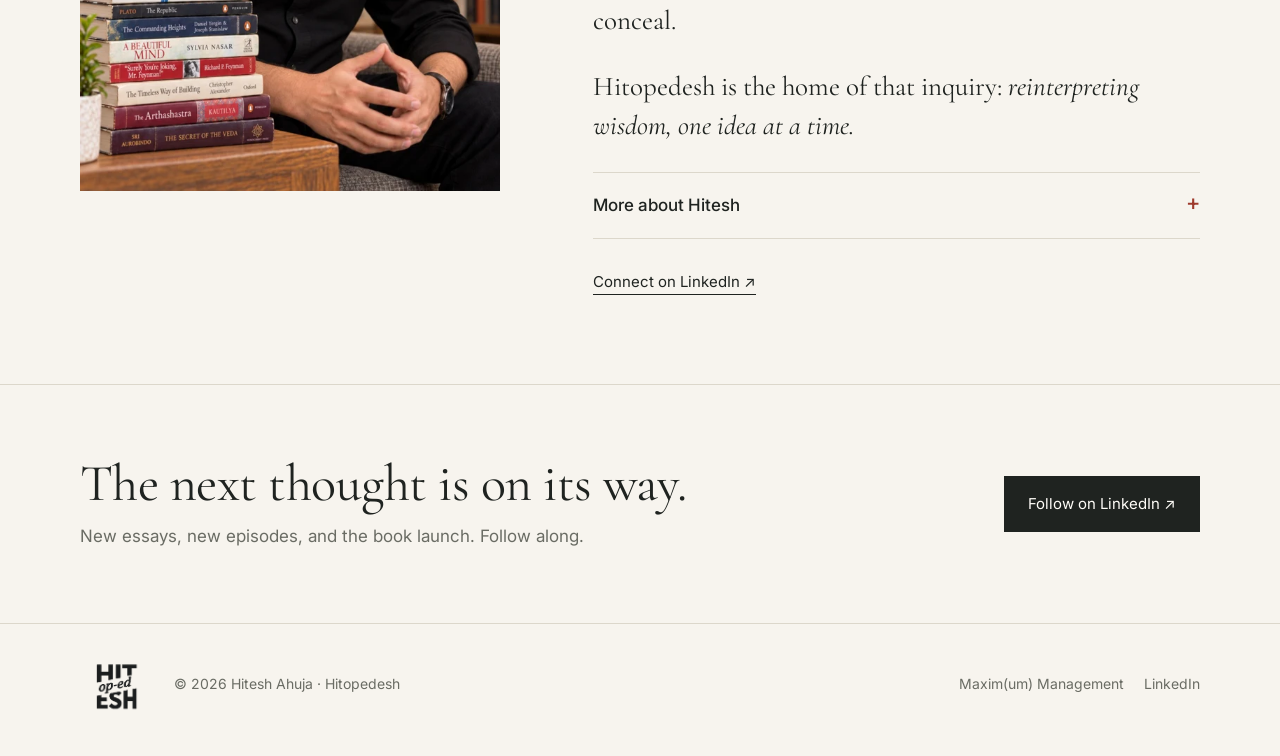
==== commit c16d1eeb: "Launch: new invite (inauguration 25 Nov, Abhinandan Lodha), share card with Invitation dominant, no " ====
--- a/index.html
+++ b/index.html
@@ -55,7 +55,7 @@
 }
 </script>
 <link rel="icon" href="assets/favicon.png">
-<link rel="stylesheet" href="assets/style.css?v=202611150030">
+<link rel="stylesheet" href="assets/style.css?v=202611201745">
 </head>
 <body>
 <a class="skip" href="#main">Skip to content</a>
@@ -81,7 +81,7 @@
   </div>
   <a href="maximum-management/" class="cover-wrap" aria-label="Maxim(um) Management — coming soon" style="text-decoration:none">
     <img src="assets/maximum-management-book-cover-hitesh-ahuja.webp" alt="Maxim(um) Management by Hitesh Ahuja: book cover" width="899" height="1438">
-    <span class="soon" style="position:relative;margin-top:32px;background:var(--paper)">Launching 24–29 Nov · Mumbai Book Festival</span>
+    <span class="soon" style="position:relative;margin-top:32px;background:var(--paper)">Book launch 25 Nov · Mumbai Book Festival</span>
   </a>
 </div></section>
 
@@ -178,6 +178,6 @@
   <div class="sign"><img src="assets/logo.png" alt="Hitopedesh monogram" width="161" height="135" loading="lazy"><span>© <span data-year>2026</span> Hitesh Ahuja · Hitopedesh</span></div>
   <div><a href="maximum-management/">Maxim(um) Management</a><a href="https://www.linkedin.com/in/ar-hitesh-ahuja/" target="_blank" rel="noopener">LinkedIn</a></div>
 </div></footer>
-<script src="assets/site.js?v=202611150030"></script>
+<script src="assets/site.js?v=202611201745"></script>
 </body>
 </html>
--- a/assets/style.css
+++ b/assets/style.css
@@ -225,3 +225,4 @@
 .launch-btn:hover{background:#fff;color:#2c0d16}
 @media (max-width:860px){.launch-grid{grid-template-columns:1fr;gap:44px}.launch-card{max-width:340px}}
 @media (max-width:600px){.launch-facts div{grid-template-columns:1fr;gap:4px}}
+.launch-by{font-size:15px;color:#e3d2bd;font-style:italic}
